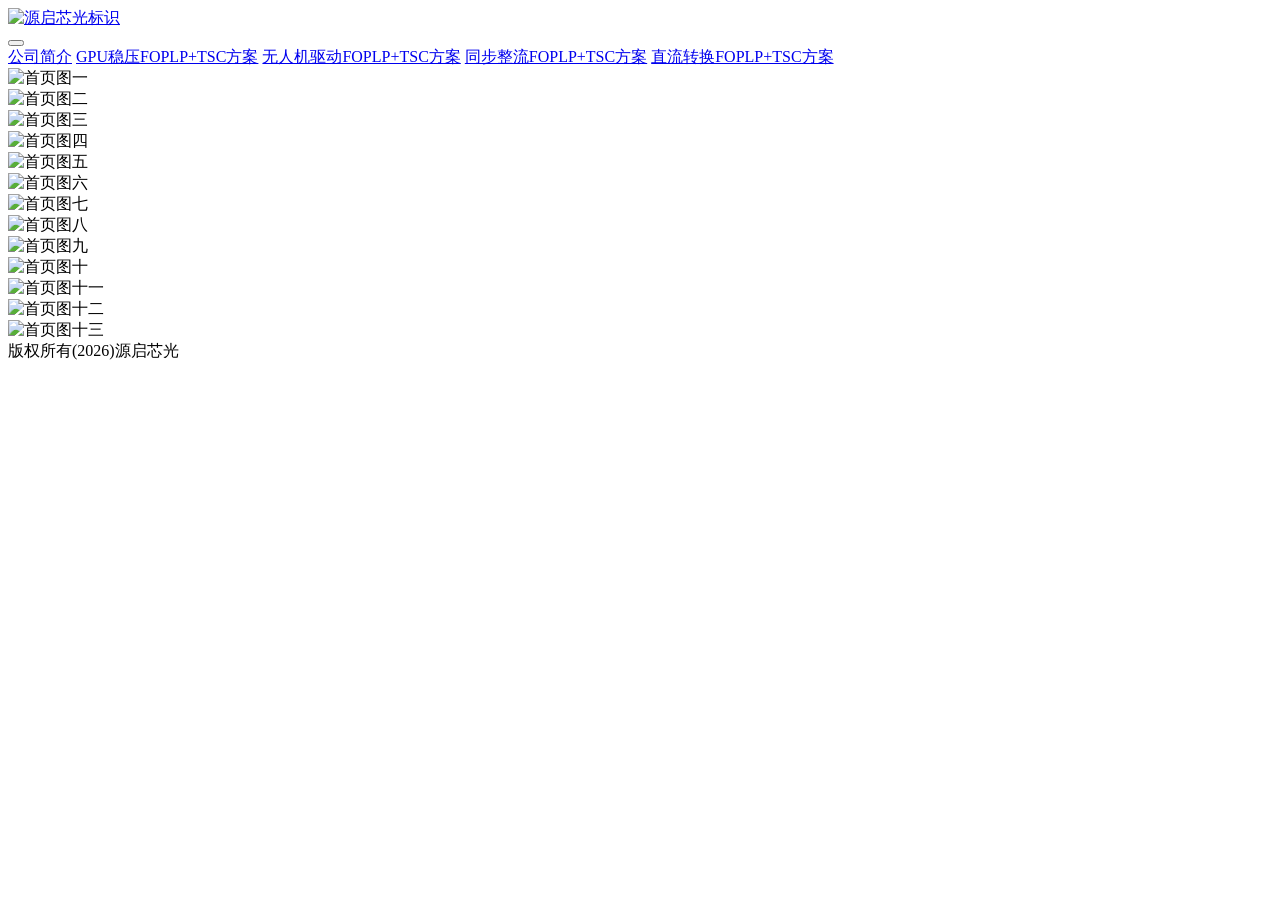
==== index.html @ 170800e6 "Add initial HTML structure for homepage" ====
<!doctype html>
<html lang="zh-Hans">
<head>
  <meta charset="utf-8">
  <meta name="viewport" content="width=device-width, initial-scale=1">
  <title>源启芯光 | 首页</title>
  <link rel="stylesheet" href="assets/css/styles.css">
</head>
<body>
  <header class="site-header">
    <a class="logo-link" href="index.html" aria-label="返回首页">
      <img src="assets/images/NOVACORA_LOGO_Title.png" alt="源启芯光标识">
    </a>
    <div class="menu-wrap">
      <button class="menu-btn" type="button" aria-label="打开菜单" aria-expanded="false">
        <span></span><span></span><span></span>
      </button>
      <nav class="menu-panel" aria-label="页面菜单">
        <a href="introduction.html">公司简介</a>
        <a href="solution1.html">GPU稳压FOPLP+TSC方案</a>
        <a href="solution2.html">无人机驱动FOPLP+TSC方案</a>
        <a href="solution3.html">同步整流FOPLP+TSC方案</a>
        <a href="solution4.html">直流转换FOPLP+TSC方案</a>
      </nav>
    </div>
  </header>

  <main class="page">
    <section class="home-list">
      <article class="home-block"><img src="assets/images/NOVACORA_WEB_HOME_01.png" alt="首页图一"></article>
      <article class="home-block"><img src="assets/images/NOVACORA_WEB_HOME_02.png" alt="首页图二"></article>
      <article class="home-block"><img src="assets/images/NOVACORA_WEB_HOME_03.png" alt="首页图三"></article>
      <article class="home-block"><img src="assets/images/NOVACORA_WEB_HOME_04.png" alt="首页图四"></article>
      <article class="home-block"><img src="assets/images/NOVACORA_WEB_HOME_05.png" alt="首页图五"></article>
      <article class="home-block"><img src="assets/images/NOVACORA_WEB_HOME_06.png" alt="首页图六"></article>
      <article class="home-block"><img src="assets/images/NOVACORA_WEB_HOME_07.png" alt="首页图七"></article>
      <article class="home-block"><img src="assets/images/NOVACORA_WEB_HOME_08.png" alt="首页图八"></article>
      <article class="home-block"><img src="assets/images/NOVACORA_WEB_HOME_09.png" alt="首页图九"></article>
      <article class="home-block"><img src="assets/images/NOVACORA_WEB_HOME_10.png" alt="首页图十"></article>
      <article class="home-block"><img src="assets/images/NOVACORA_WEB_HOME_11.png" alt="首页图十一"></article>
      <article class="home-block"><img src="assets/images/NOVACORA_WEB_HOME_12.png" alt="首页图十二"></article>
      <article class="home-block"><img src="assets/images/NOVACORA_WEB_HOME_13.png" alt="首页图十三"></article>
    </section>
  </main>

  <footer class="page-footer">版权所有(2026)源启芯光</footer>
  <script src="assets/js/site.js"></script>
</body>
</html>
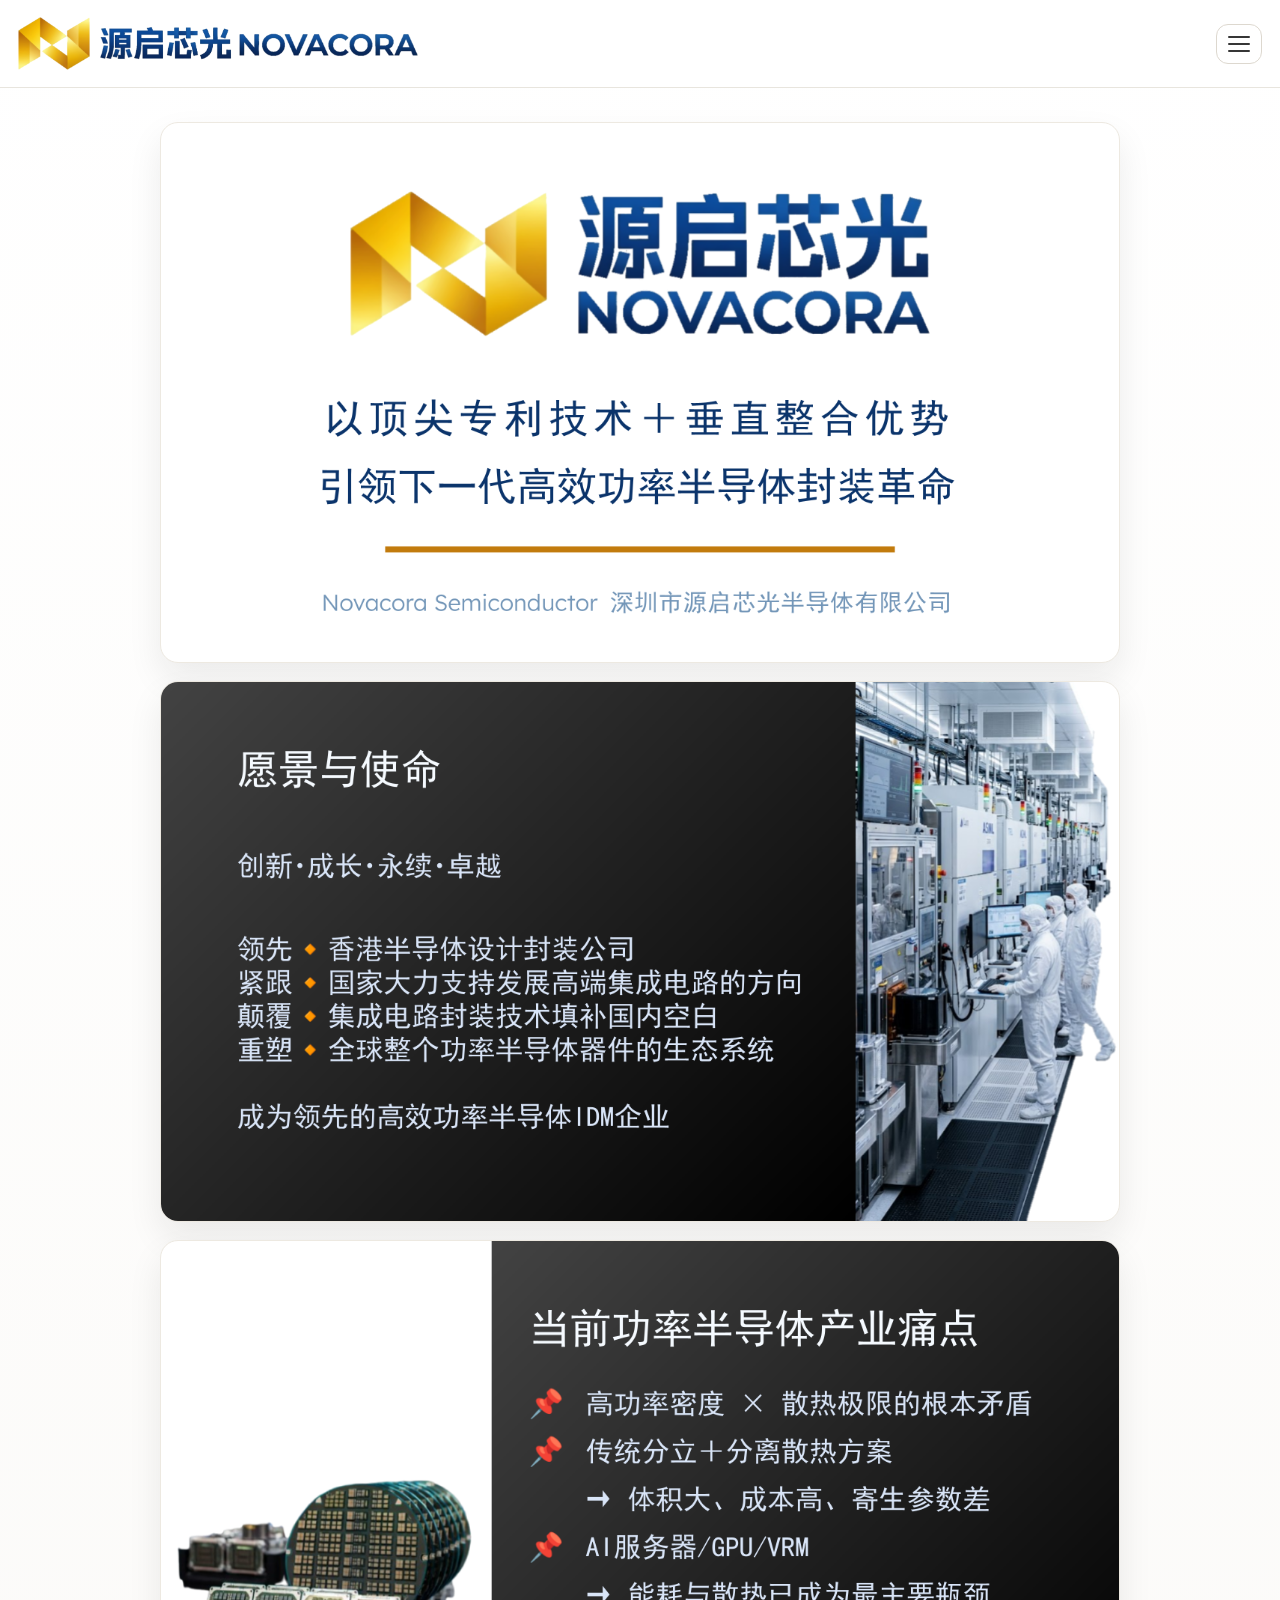
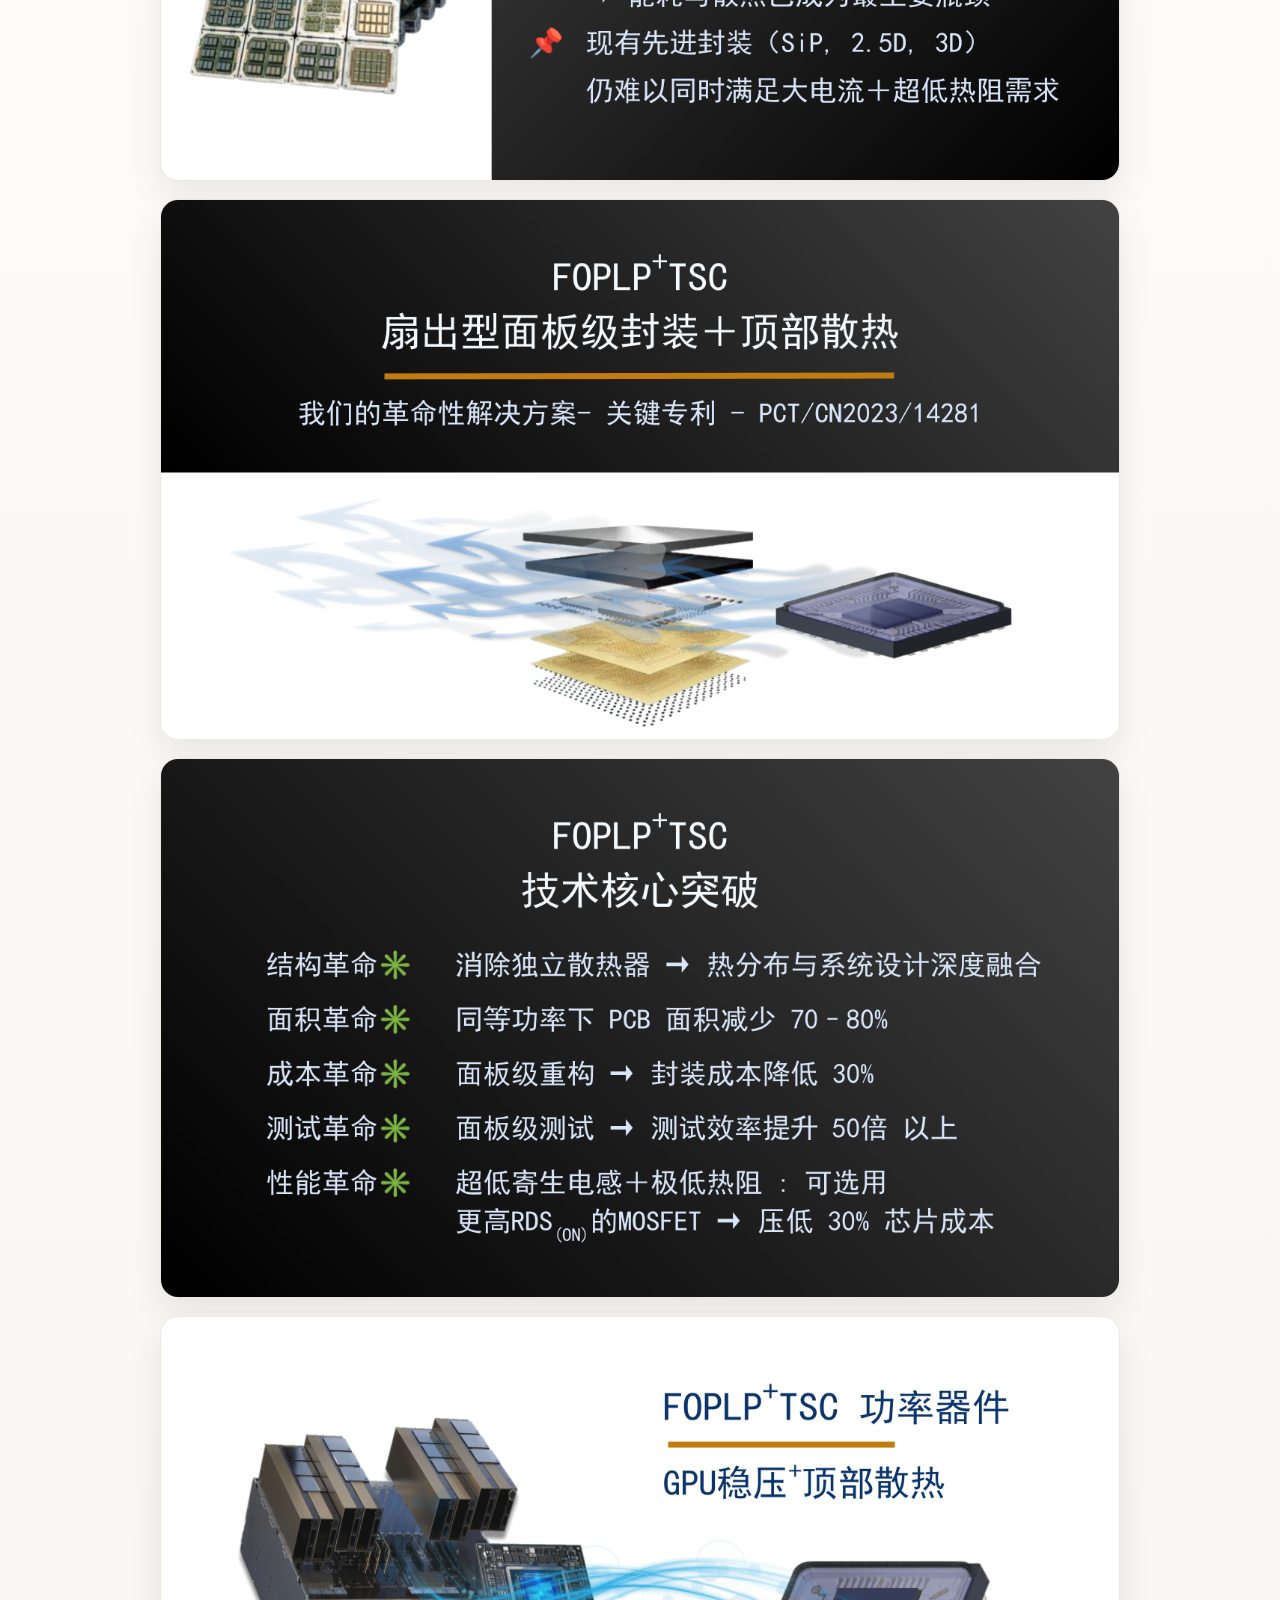
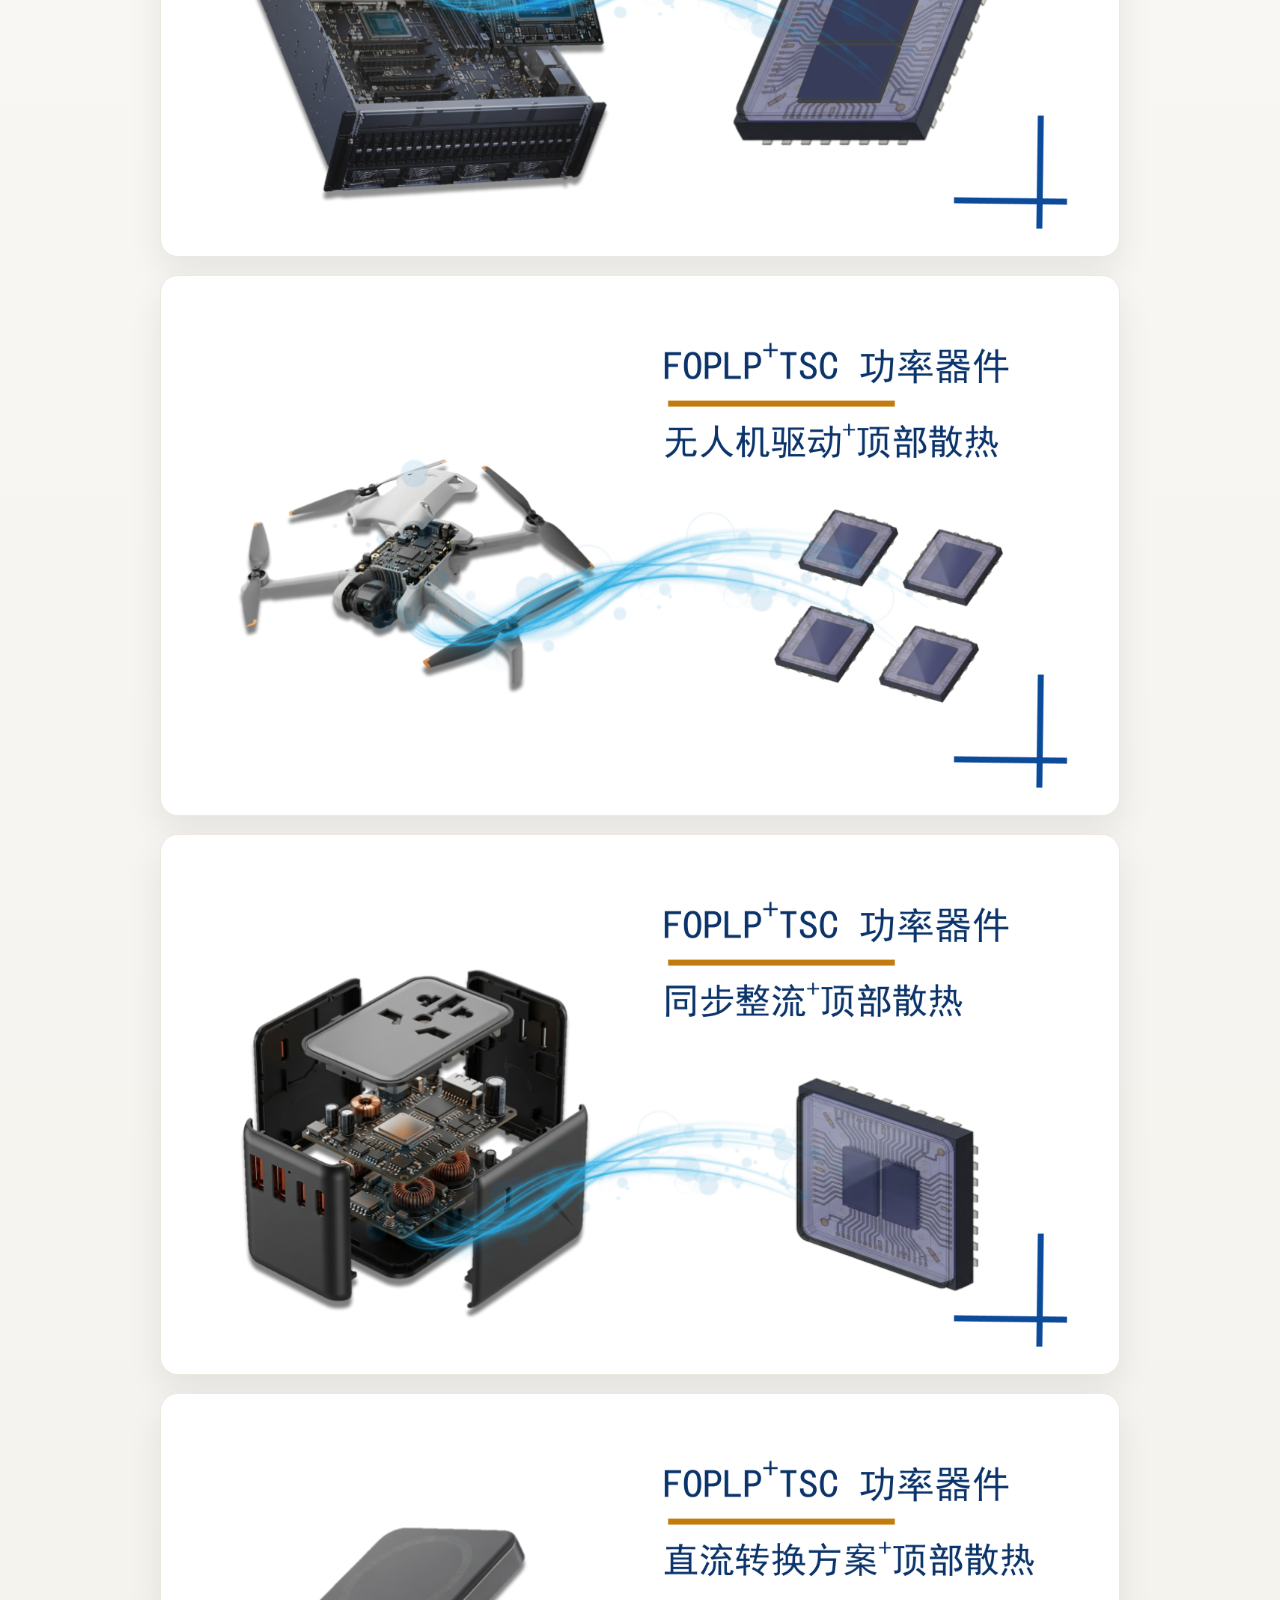
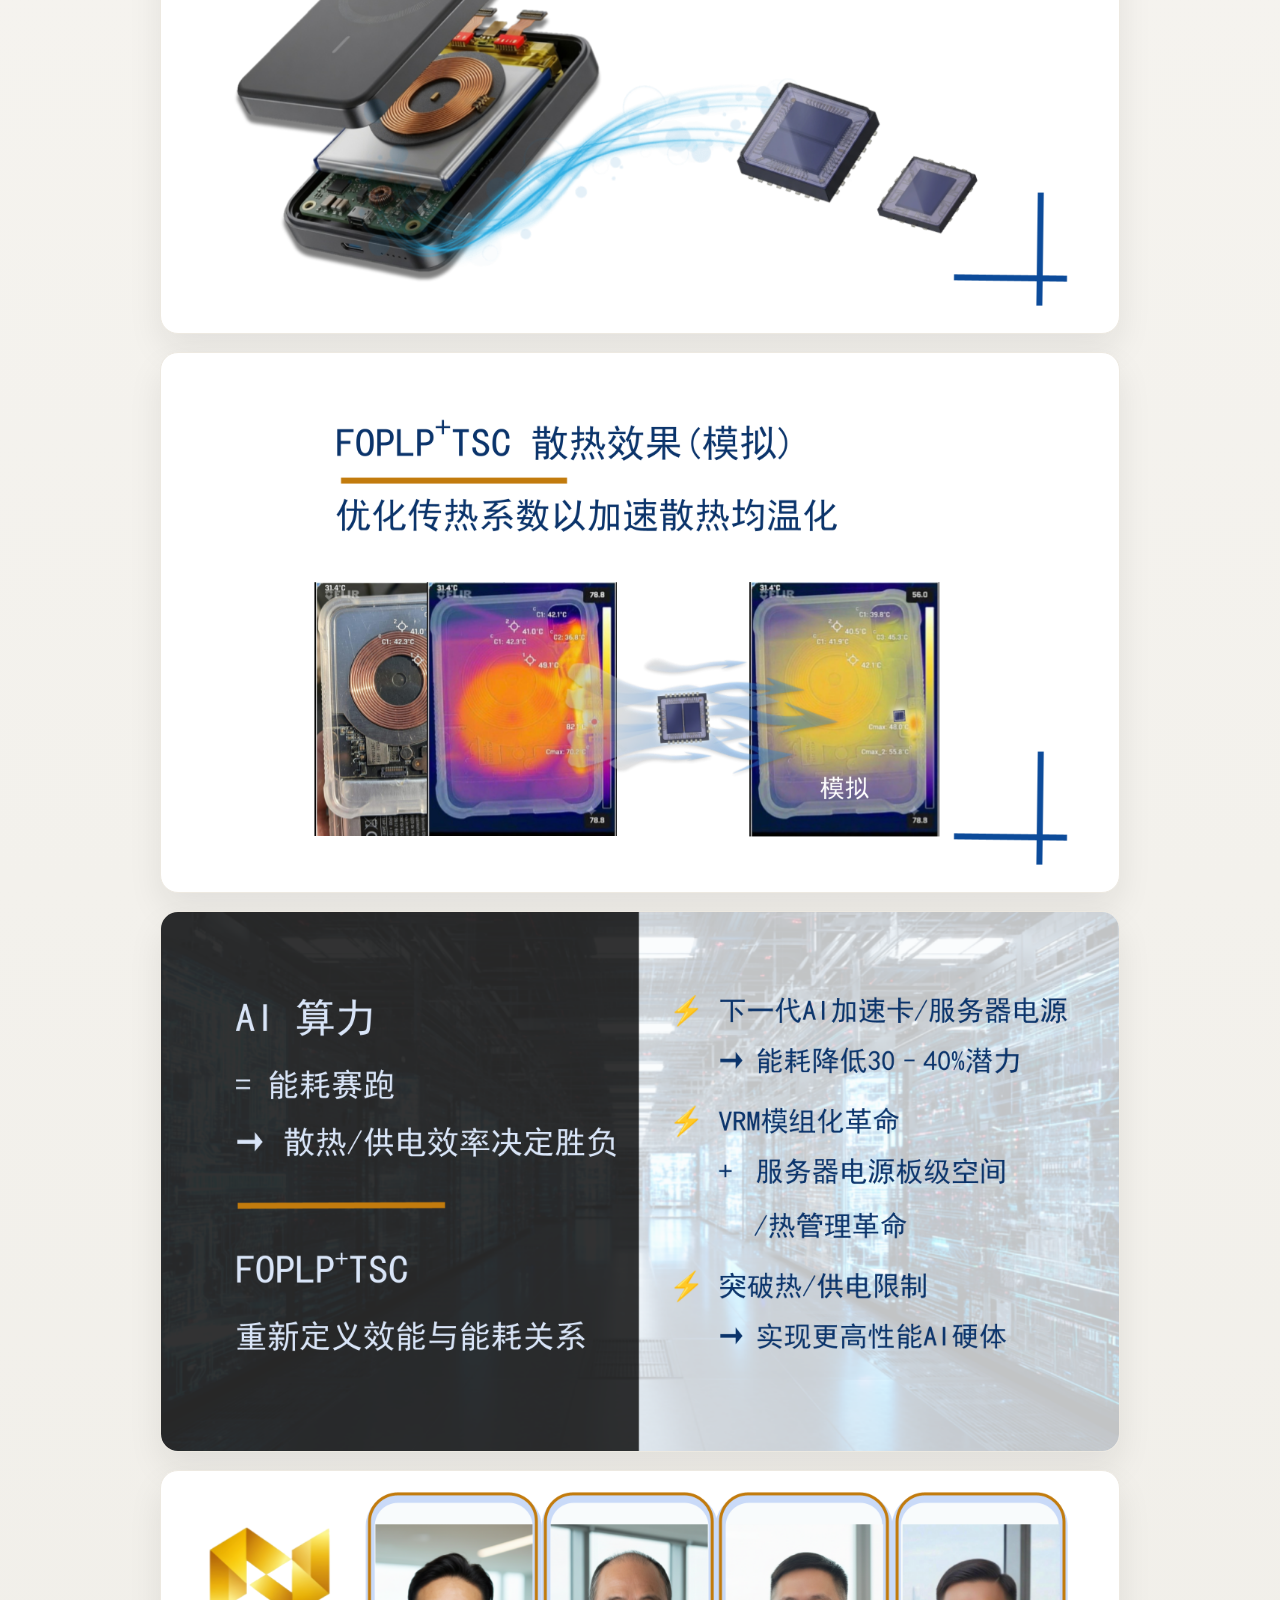
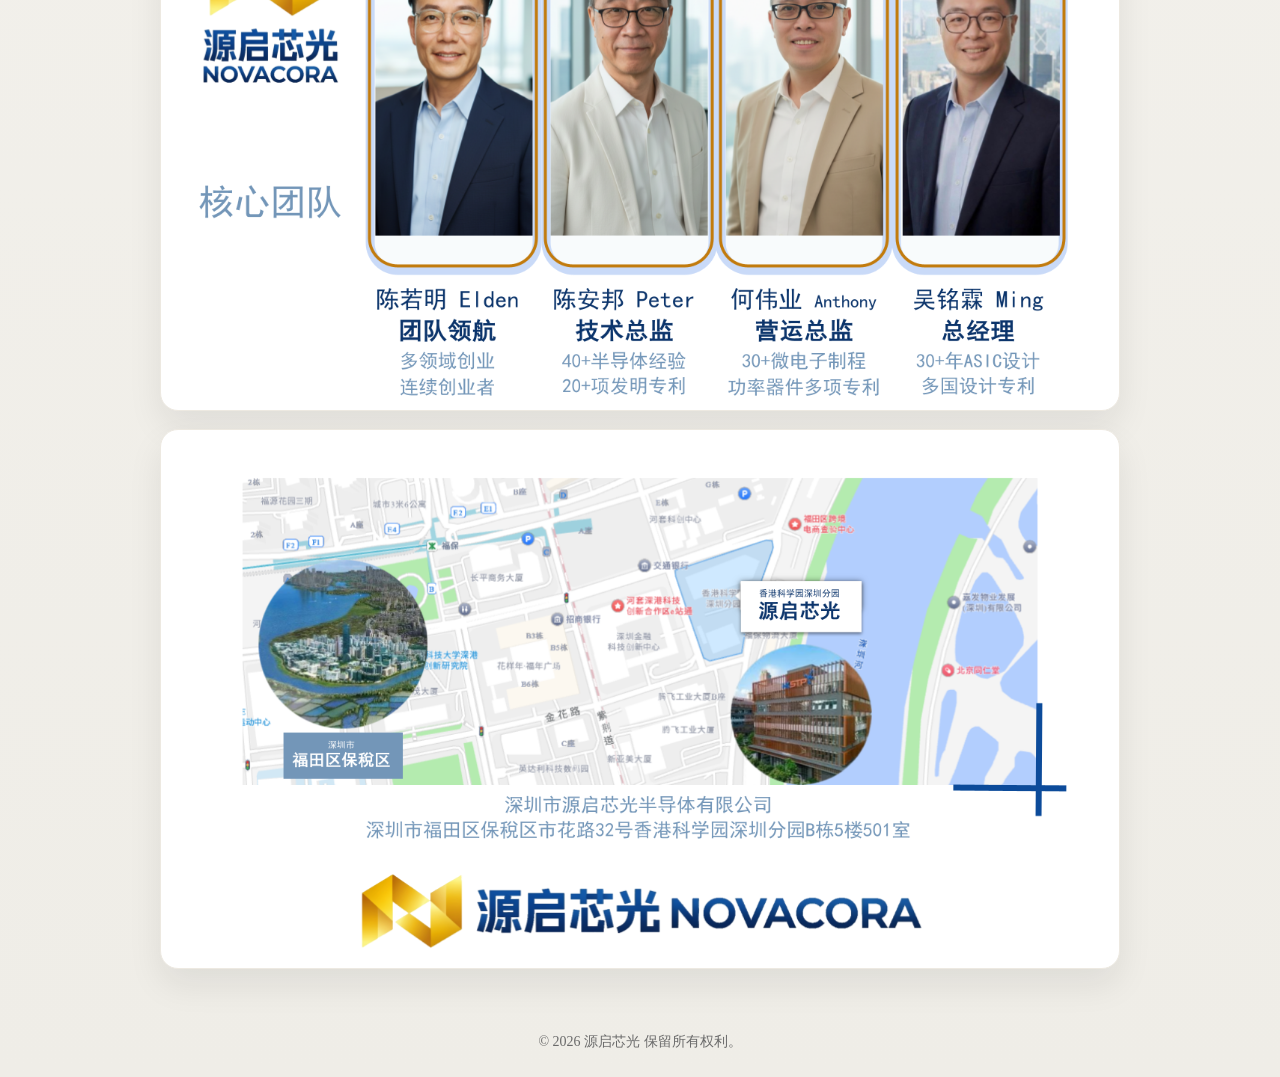
==== commit 17f1239d: "styling 1-6" ====
--- a/index.html
+++ b/index.html
@@ -1,49 +1,49 @@
-<!doctype html>
-<html lang="zh-Hans">
-<head>
-  <meta charset="utf-8">
-  <meta name="viewport" content="width=device-width, initial-scale=1">
-  <title>源启芯光 | 首页</title>
-  <link rel="stylesheet" href="assets/css/styles.css">
-</head>
-<body>
-  <header class="site-header">
-    <a class="logo-link" href="index.html" aria-label="返回首页">
-      <img src="assets/images/NOVACORA_LOGO_Title.png" alt="源启芯光标识">
-    </a>
-    <div class="menu-wrap">
-      <button class="menu-btn" type="button" aria-label="打开菜单" aria-expanded="false">
-        <span></span><span></span><span></span>
-      </button>
-      <nav class="menu-panel" aria-label="页面菜单">
-        <a href="introduction.html">公司简介</a>
-        <a href="solution1.html">GPU稳压FOPLP+TSC方案</a>
-        <a href="solution2.html">无人机驱动FOPLP+TSC方案</a>
-        <a href="solution3.html">同步整流FOPLP+TSC方案</a>
-        <a href="solution4.html">直流转换FOPLP+TSC方案</a>
-      </nav>
-    </div>
-  </header>
-
-  <main class="page">
-    <section class="home-list">
-      <article class="home-block"><img src="assets/images/NOVACORA_WEB_HOME_01.png" alt="首页图一"></article>
-      <article class="home-block"><img src="assets/images/NOVACORA_WEB_HOME_02.png" alt="首页图二"></article>
-      <article class="home-block"><img src="assets/images/NOVACORA_WEB_HOME_03.png" alt="首页图三"></article>
-      <article class="home-block"><img src="assets/images/NOVACORA_WEB_HOME_04.png" alt="首页图四"></article>
-      <article class="home-block"><img src="assets/images/NOVACORA_WEB_HOME_05.png" alt="首页图五"></article>
-      <article class="home-block"><img src="assets/images/NOVACORA_WEB_HOME_06.png" alt="首页图六"></article>
-      <article class="home-block"><img src="assets/images/NOVACORA_WEB_HOME_07.png" alt="首页图七"></article>
-      <article class="home-block"><img src="assets/images/NOVACORA_WEB_HOME_08.png" alt="首页图八"></article>
-      <article class="home-block"><img src="assets/images/NOVACORA_WEB_HOME_09.png" alt="首页图九"></article>
-      <article class="home-block"><img src="assets/images/NOVACORA_WEB_HOME_10.png" alt="首页图十"></article>
-      <article class="home-block"><img src="assets/images/NOVACORA_WEB_HOME_11.png" alt="首页图十一"></article>
-      <article class="home-block"><img src="assets/images/NOVACORA_WEB_HOME_12.png" alt="首页图十二"></article>
-      <article class="home-block"><img src="assets/images/NOVACORA_WEB_HOME_13.png" alt="首页图十三"></article>
-    </section>
-  </main>
-
-  <footer class="page-footer">版权所有(2026)源启芯光</footer>
-  <script src="assets/js/site.js"></script>
-</body>
-</html>
+<!doctype html>
+<html lang="zh-Hans">
+<head>
+  <meta charset="utf-8">
+  <meta name="viewport" content="width=device-width, initial-scale=1">
+  <title>源启芯光 | 首页</title>
+  <link rel="stylesheet" href="assets/css/styles.css">
+</head>
+<body>
+  <header class="site-header">
+    <a class="logo-link" href="index.html" aria-label="返回首页">
+      <img src="assets/images/NOVACORA_LOGO_Title.png" alt="源启芯光标识">
+    </a>
+    <div class="menu-wrap">
+      <button class="menu-btn" type="button" aria-label="打开菜单" aria-expanded="false">
+        <span></span><span></span><span></span>
+      </button>
+      <nav class="menu-panel" aria-label="页面菜单">
+        <a href="introduction.html">公司简介</a>
+        <a href="solution1.html">GPU稳压FOPLP+TSC方案</a>
+        <a href="solution2.html">无人机驱动FOPLP+TSC方案</a>
+        <a href="solution3.html">同步整流FOPLP+TSC方案</a>
+        <a href="solution4.html">直流转换FOPLP+TSC方案</a>
+      </nav>
+    </div>
+  </header>
+
+  <main class="page">
+    <section class="home-list">
+      <article class="home-block"><img src="assets/images/NOVACORA_WEB_HOME_01.png" alt="首页图一"></article>
+      <article class="home-block"><img src="assets/images/NOVACORA_WEB_HOME_02.png" alt="首页图二"></article>
+      <article class="home-block"><img src="assets/images/NOVACORA_WEB_HOME_03.png" alt="首页图三"></article>
+      <article class="home-block"><img src="assets/images/NOVACORA_WEB_HOME_04.png" alt="首页图四"></article>
+      <article class="home-block"><img src="assets/images/NOVACORA_WEB_HOME_05.png" alt="首页图五"></article>
+      <article class="home-block"><img src="assets/images/NOVACORA_WEB_HOME_06.png" alt="首页图六"></article>
+      <article class="home-block"><img src="assets/images/NOVACORA_WEB_HOME_07.png" alt="首页图七"></article>
+      <article class="home-block"><img src="assets/images/NOVACORA_WEB_HOME_08.png" alt="首页图八"></article>
+      <article class="home-block"><img src="assets/images/NOVACORA_WEB_HOME_09.png" alt="首页图九"></article>
+      <article class="home-block"><img src="assets/images/NOVACORA_WEB_HOME_10.png" alt="首页图十"></article>
+      <article class="home-block"><img src="assets/images/NOVACORA_WEB_HOME_11.png" alt="首页图十一"></article>
+      <article class="home-block"><img src="assets/images/NOVACORA_WEB_HOME_12.png" alt="首页图十二"></article>
+      <article class="home-block"><img src="assets/images/NOVACORA_WEB_HOME_13.png" alt="首页图十三"></article>
+    </section>
+  </main>
+
+  <footer class="page-footer">© 2026 源启芯光 保留所有权利。</footer>
+  <script src="assets/js/site.js"></script>
+</body>
+</html>
--- a/assets/css/styles.css
+++ b/assets/css/styles.css
@@ -0,0 +1,243 @@
+:root {
+  --bg-a: #ffffff;
+  --bg-b: #f7f5f1;
+  --bg-c: #efede7;
+  --text-main: #2a2a2a;
+  --text-soft: #5b5b5b;
+  --line: #e8e5de;
+  --card: rgba(255, 255, 255, 0.86);
+  --header-h: 88px;
+  --radius: 18px;
+  --shadow: 0 16px 34px rgba(30, 30, 30, 0.08);
+}
+
+* {
+  box-sizing: border-box;
+}
+
+html,
+body {
+  margin: 0;
+  padding: 0;
+}
+
+body {
+  font-family: "Noto Serif SC", "Source Han Serif SC", "STSong", "SimSun", serif;
+  color: var(--text-main);
+  background: linear-gradient(180deg, var(--bg-a) 0%, var(--bg-b) 52%, var(--bg-c) 100%);
+  min-height: 100vh;
+}
+
+.site-header {
+  position: fixed;
+  top: 0;
+  left: 0;
+  right: 0;
+  z-index: 1000;
+  height: var(--header-h);
+  padding: 10px 14px;
+  display: flex;
+  align-items: center;
+  justify-content: space-between;
+  background: rgba(255, 255, 255, 0.92);
+  backdrop-filter: blur(7px);
+  border-bottom: 1px solid var(--line);
+}
+
+.logo-link {
+  display: inline-flex;
+  width: 50%;
+  max-width: 400px;
+  min-width: 180px;
+  margin-left: 4px;
+}
+
+.logo-link img {
+  width: 100%;
+  height: auto;
+  display: block;
+}
+
+.menu-wrap {
+  position: relative;
+  margin-right: 4px;
+}
+
+.menu-btn {
+  width: 46px;
+  height: 40px;
+  border: 1px solid #ddd8cf;
+  background: #fff;
+  border-radius: 12px;
+  cursor: pointer;
+  display: flex;
+  flex-direction: column;
+  justify-content: center;
+  align-items: center;
+  gap: 5px;
+}
+
+.menu-btn span {
+  width: 22px;
+  height: 2px;
+  background: #363636;
+  border-radius: 2px;
+}
+
+.menu-panel {
+  position: absolute;
+  top: 52px;
+  right: 0;
+  width: 280px;
+  max-width: calc(100vw - 24px);
+  background: rgba(255, 255, 255, 0.98);
+  border: 1px solid var(--line);
+  box-shadow: var(--shadow);
+  border-radius: 14px;
+  overflow: hidden;
+  display: none;
+}
+
+.menu-panel.open {
+  display: block;
+}
+
+.menu-panel a {
+  display: block;
+  padding: 12px 14px;
+  color: var(--text-main);
+  text-decoration: none;
+  border-bottom: 1px solid #f0ece4;
+  font-size: 15px;
+  line-height: 1.45;
+}
+
+.menu-panel a:last-child {
+  border-bottom: 0;
+}
+
+.menu-panel a:hover,
+.menu-panel a:focus-visible {
+  background: #faf9f6;
+}
+
+.page {
+  padding-top: calc(var(--header-h) + 16px);
+  padding-bottom: 28px;
+}
+
+.home-list {
+  display: flex;
+  flex-direction: column;
+  align-items: center;
+  gap: 18px;
+  padding: 10px 0 18px;
+}
+
+.home-block,
+.sub-image-block {
+  width: 100vw;
+  border-radius: var(--radius);
+  overflow: hidden;
+  box-shadow: var(--shadow);
+  border: 1px solid #ede9e1;
+  background: #fff;
+  opacity: 0;
+  transform: translateY(80px);
+  transition: transform 0.85s ease, opacity 0.85s ease;
+}
+
+.home-block img,
+.sub-image-block img {
+  width: 100%;
+  height: auto;
+  display: block;
+}
+
+.revealed {
+  opacity: 1;
+  transform: translateY(0);
+}
+
+.sub-wrap {
+  display: flex;
+  flex-direction: column;
+  align-items: center;
+  gap: 20px;
+  padding: 10px 10px 20px;
+}
+
+.menu-text {
+  width: 100vw;
+  background: var(--card);
+  border: 1px solid #eee9e0;
+  border-radius: var(--radius);
+  box-shadow: var(--shadow);
+  padding: 18px 16px;
+}
+
+.menu-title {
+  margin: 0 0 14px;
+  font-size: 20px;
+  letter-spacing: 1px;
+  font-weight: 600;
+  border-bottom: 2px solid #e6e2d9;
+  padding-bottom: 10px;
+}
+
+.menu-item {
+  margin-bottom: 14px;
+}
+
+.menu-item:last-child {
+  margin-bottom: 0;
+}
+
+.menu-item h2,
+.menu-item h3 {
+  margin: 0 0 8px;
+  font-size: 17px;
+  font-weight: 600;
+}
+
+.menu-item p {
+  margin: 0 0 6px;
+  line-height: 1.8;
+  color: var(--text-soft);
+  font-size: 15px;
+}
+
+.page-footer {
+  text-align: center;
+  color: #6a6a6a;
+  font-size: 14px;
+  padding: 18px 12px 26px;
+}
+
+@media (min-width: 768px) {
+  .page {
+    padding-top: calc(var(--header-h) + 24px);
+  }
+
+  .home-block {
+    width: 75vw;
+    max-width: 1080px;
+  }
+
+  .sub-image-block,
+  .menu-text {
+    width: 50vw;
+    max-width: 860px;
+  }
+
+  .menu-text {
+    padding: 26px 28px;
+  }
+}
+
+@media (prefers-reduced-motion: reduce) {
+  .home-block,
+  .sub-image-block {
+    transition: none;
+  }
+}
